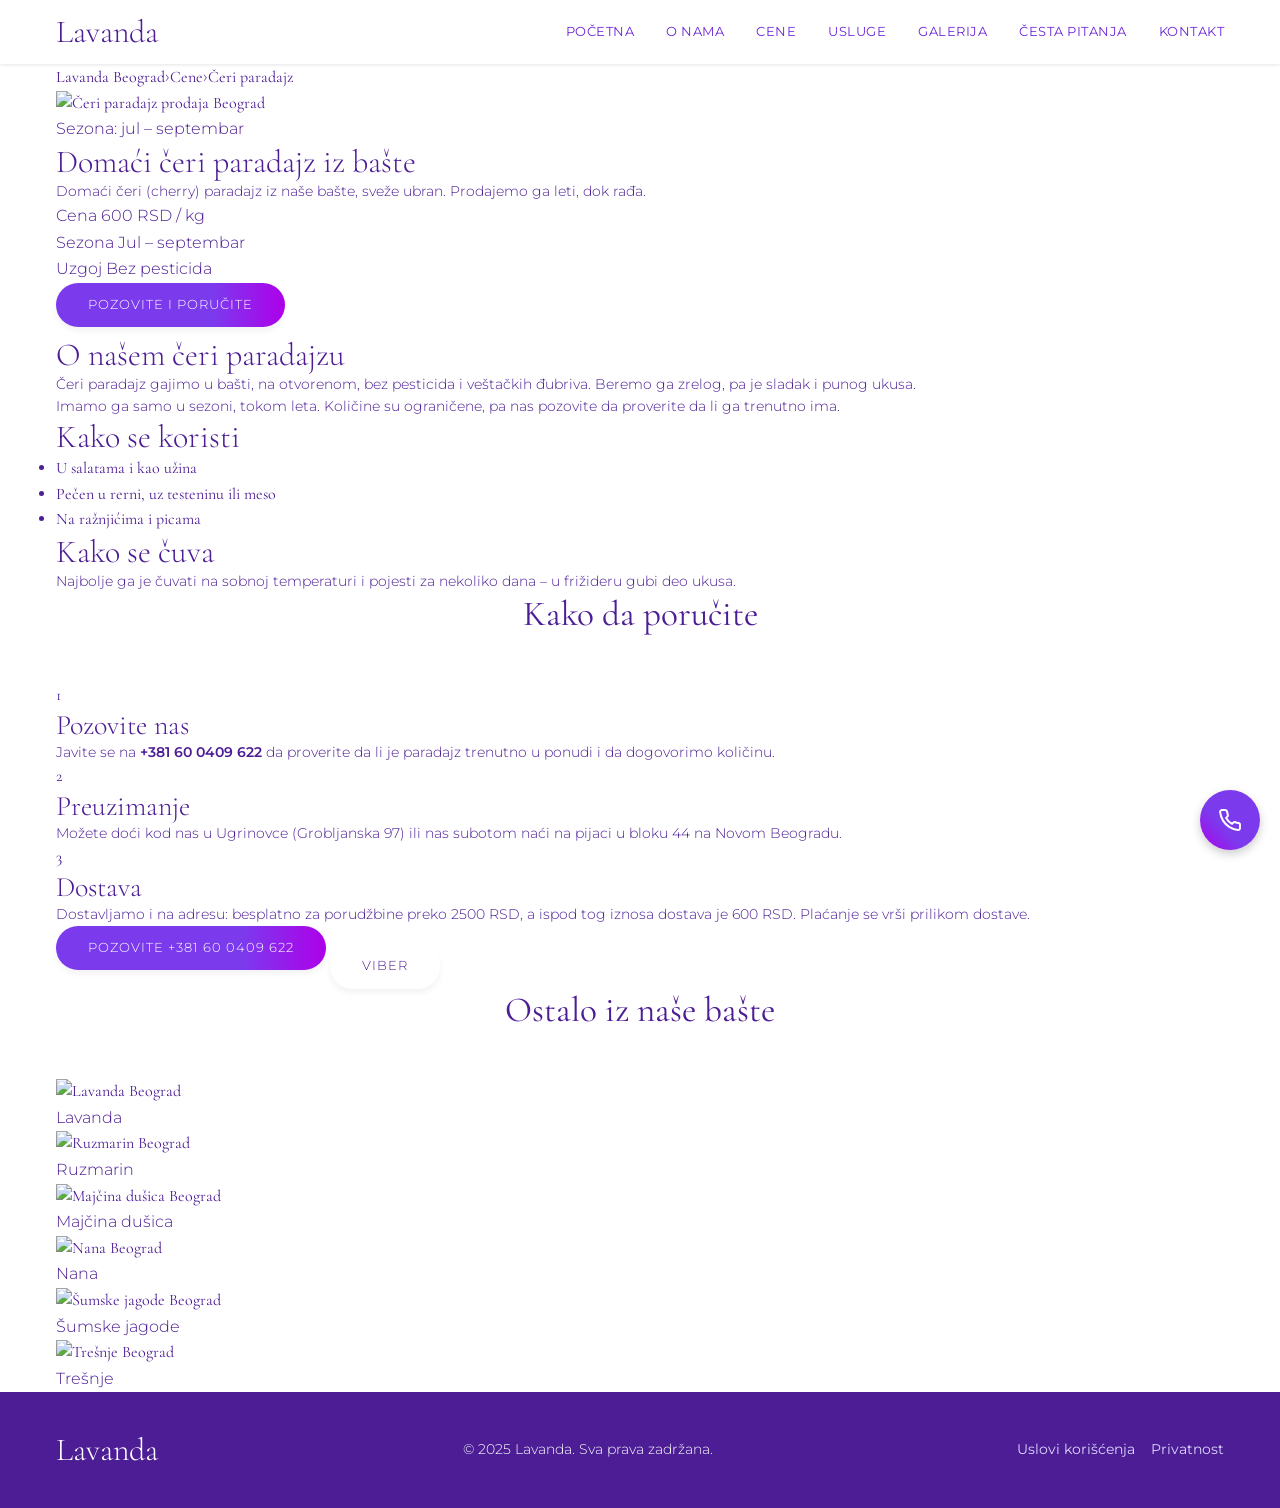
==== ceri-paradajz.html @ 974995d0 "Add files via upload" ====
<!DOCTYPE html>
<!--
  Autorska prava: Lavanda Beograd (lavandabeograd.com)
  Sajt napravio: Izrada sajtova RS - https://izrada-sajtova-rs.com/
-->
<html lang="sr">
<head>
  <meta charset="UTF-8">
  <meta name="viewport" content="width=device-width, initial-scale=1.0">
  <title>Čeri paradajz Beograd - prodaja domaćeg cherry paradajza | Lavanda Beograd</title>
  <meta name="description" content="Domaći čeri (cherry) paradajz iz naše bašte u Ugrinovcima kod Beograda, sveže ubran. Bez pesticida i veštačkih đubriva. Prodaja u letnjoj sezoni.">

  <!-- Canonical URL -->
  <link rel="canonical" href="https://lavandabeograd.com/ceri-paradajz">

  <!-- Favicon -->
  <link rel="apple-touch-icon" sizes="180x180" href="logo/favicon-180x180w.png">
  <link rel="icon" type="image/png" sizes="32x32" href="logo/favicon-32x32w.png">
  <link rel="icon" type="image/png" sizes="16x16" href="logo/favicon-16x16w.png">
  <meta name="theme-color" content="#ddd6fe">

  <!-- Open Graph / Facebook -->
  <meta property="og:type" content="website">
  <meta property="og:url" content="https://lavandabeograd.com/ceri-paradajz">
  <meta property="og:title" content="Čeri paradajz Beograd - prodaja domaćeg cherry paradajza">
  <meta property="og:description" content="Domaći čeri (cherry) paradajz iz naše bašte u Ugrinovcima kod Beograda, sveže ubran. Bez pesticida i veštačkih đubriva. Prodaja u letnjoj sezoni.">
  <meta property="og:image" content="https://lavandabeograd.com/slike/cherry-tomato-paradajz-beograd.png">
  <meta property="og:locale" content="sr_RS">
  <meta property="og:site_name" content="Lavanda Beograd">

  <!-- Twitter -->
  <meta name="twitter:card" content="summary_large_image">
  <meta name="twitter:title" content="Čeri paradajz Beograd - prodaja domaćeg cherry paradajza">
  <meta name="twitter:description" content="Domaći čeri (cherry) paradajz iz naše bašte u Ugrinovcima kod Beograda, sveže ubran. Bez pesticida i veštačkih đubriva. Prodaja u letnjoj sezoni.">
  <meta name="twitter:image" content="https://lavandabeograd.com/slike/cherry-tomato-paradajz-beograd.png">

  <!-- Fontovi -->
  <link rel="preconnect" href="https://fonts.googleapis.com">
  <link rel="preconnect" href="https://fonts.gstatic.com" crossorigin>
  <link href="https://fonts.googleapis.com/css2?family=Cormorant+Garamond:wght@300;400;500&family=Montserrat:wght@300;400;500;600;700&display=swap" rel="stylesheet">

  <!-- CSS -->
  <link rel="stylesheet" href="css/style.css">

<script type="application/ld+json">
{
  "@context": "https://schema.org",
  "@type": "BreadcrumbList",
  "itemListElement": [
    { "@type": "ListItem", "position": 1, "name": "Lavanda Beograd", "item": "https://lavandabeograd.com/" },
    { "@type": "ListItem", "position": 2, "name": "Čeri paradajz", "item": "https://lavandabeograd.com/ceri-paradajz" }
  ]
}
</script>

<script type="application/ld+json">
{
  "@context": "https://schema.org",
  "@type": "Product",
  "name": "Čeri (cherry) paradajz",
  "image": "https://lavandabeograd.com/slike/cherry-tomato-paradajz-beograd.png",
  "description": "Domaći čeri (cherry) paradajz iz naše bašte u Ugrinovcima kod Beograda, sveže ubran. Bez pesticida i veštačkih đubriva. Prodaja u letnjoj sezoni.",
  "offers": {
    "@type": "Offer",
    "priceCurrency": "RSD",
    "price": "600",
    "url": "https://lavandabeograd.com/ceri-paradajz"
  }
}
</script>

<!-- Google tag (gtag.js) -->
<script async src="https://www.googletagmanager.com/gtag/js?id=G-FERK45RCCM"></script>
<script>
  window.dataLayer = window.dataLayer || [];
  function gtag(){dataLayer.push(arguments);}
  gtag('js', new Date());

  gtag('config', 'G-FERK45RCCM');
</script>
</head>
<body>
  <header class="sticky-header">
    <div class="container header-container">
      <a href="/" class="logo">
        <span class="logo-text">Lavanda</span>
      </a>
      <nav class="main-nav" id="main-nav">
        <ul class="nav-list">
          <li><a href="/" class="nav-link">Početna</a></li>
          <li><a href="/#o-nama" class="nav-link">O nama</a></li>
          <li><a href="/#cene" class="nav-link">Cene</a></li>
          <li><a href="/#usluge" class="nav-link">Usluge</a></li>
          <li><a href="/#galerija" class="nav-link">Galerija</a></li>
          <li><a href="/#faq" class="nav-link">Česta pitanja</a></li>
          <li><a href="/#kontakt" class="nav-link">Kontakt</a></li>
        </ul>
      </nav>
      <button class="mobile-menu-btn" id="mobile-menu-btn" aria-label="Otvori meni">
        <svg xmlns="http://www.w3.org/2000/svg" width="24" height="24" viewBox="0 0 24 24" fill="none" stroke="currentColor" stroke-width="2" stroke-linecap="round" stroke-linejoin="round">
          <line x1="3" y1="12" x2="21" y2="12"></line>
          <line x1="3" y1="6" x2="21" y2="6"></line>
          <line x1="3" y1="18" x2="21" y2="18"></line>
        </svg>
      </button>
    </div>
  </header>

  <main>
    <!-- Hero -->
    <section class="plant-hero">
      <div class="container">
        <nav class="breadcrumb" aria-label="Putanja">
          <a href="/">Lavanda Beograd</a><span>&rsaquo;</span><a href="/#cene">Cene</a><span>&rsaquo;</span>Čeri paradajz
        </nav>
        <div class="plant-hero-grid">
          <div class="plant-hero-image">
            <img src="slike/cherry-tomato-paradajz-beograd.webp" alt="Čeri paradajz prodaja Beograd" width="400" height="300">
          </div>
          <div class="plant-hero-body">
            <span class="season-badge season-inline" data-season="7-9">Sezona: jul – septembar</span>
            <h1 class="plant-title">Domaći čeri paradajz iz bašte</h1>
            <p class="plant-lead">Domaći čeri (cherry) paradajz iz naše bašte, sveže ubran. Prodajemo ga leti, dok rađa.</p>
            <div class="plant-facts">
              <div class="plant-fact">
                <span class="plant-fact-label">Cena</span>
                <span class="plant-fact-value">600 RSD / kg</span>
              </div>
              <div class="plant-fact">
                <span class="plant-fact-label">Sezona</span>
                <span class="plant-fact-value">Jul – septembar</span>
              </div>
              <div class="plant-fact">
                <span class="plant-fact-label">Uzgoj</span>
                <span class="plant-fact-value">Bez pesticida</span>
              </div>
            </div>
            <a href="tel:+381600409622" class="btn btn-primary pulse-btn trackcall">Pozovite i poručite</a>
          </div>
        </div>
      </div>
    </section>

    <!-- O biljci -->
    <section class="plant-details">
      <div class="container">
        <div class="plant-details-grid">
          <div class="plant-info-card">
            <h2>O našem čeri paradajzu</h2>
            <p>Čeri paradajz gajimo u bašti, na otvorenom, bez pesticida i veštačkih đubriva. Beremo ga zrelog, pa je sladak i punog ukusa.</p>
            <p>Imamo ga samo u sezoni, tokom leta. Količine su ograničene, pa nas pozovite da proverite da li ga trenutno ima.</p>
          </div>
          <div class="plant-info-card">
            <h2>Kako se koristi</h2>
            <ul>
              <li>U salatama i kao užina</li>
              <li>Pečen u rerni, uz testeninu ili meso</li>
              <li>Na ražnjićima i picama</li>
            </ul>
          </div>
          <div class="plant-info-card">
            <h2>Kako se čuva</h2>
            <p>Najbolje ga je čuvati na sobnoj temperaturi i pojesti za nekoliko dana – u frižideru gubi deo ukusa.</p>
          </div>
        </div>
      </div>
    </section>

    <!-- Kako poručiti -->
    <section class="plant-order">
      <div class="container">
        <h2 class="section-title">Kako da poručite</h2>
        <div class="order-steps">
          <div class="order-step">
            <div class="order-step-number">1</div>
            <h3>Pozovite nas</h3>
            <p>Javite se na <a href="tel:+381600409622" class="bold trackcall">+381 60 0409 622</a> da proverite da li je paradajz trenutno u ponudi i da dogovorimo količinu.</p>
          </div>
          <div class="order-step">
            <div class="order-step-number">2</div>
            <h3>Preuzimanje</h3>
            <p>Možete doći kod nas u Ugrinovce (Grobljanska 97) ili nas subotom naći na pijaci u bloku 44 na Novom Beogradu.</p>
          </div>
          <div class="order-step">
            <div class="order-step-number">3</div>
            <h3>Dostava</h3>
            <p>Dostavljamo i na adresu: besplatno za porudžbine preko 2500 RSD, a ispod tog iznosa dostava je 600 RSD. Plaćanje se vrši prilikom dostave.</p>
          </div>
        </div>
        <div class="plant-order-cta">
          <a href="tel:+381600409622" class="btn btn-primary pulse-btn trackcall">Pozovite +381 60 0409 622</a>
          <a href="viber://chat?number=%2B381600409622" class="btn btn-chat btn-viber">Viber</a>
        </div>
      </div>
    </section>

    <!-- Ostale biljke -->
    <section class="other-plants">
      <div class="container">
        <h2 class="section-title">Ostalo iz naše bašte</h2>
        <div class="other-plants-grid">
          <a href="/" class="other-plant">
            <div class="other-plant-image"><img src="slike/lafanda5.webp" alt="Lavanda Beograd" loading="lazy" width="400" height="300"></div>
            <span class="other-plant-name">Lavanda</span>
          </a>
          <a href="ruzmarin" class="other-plant">
            <div class="other-plant-image"><img src="slike/ruzmarin.webp" alt="Ruzmarin Beograd" loading="lazy" width="400" height="300"></div>
            <span class="other-plant-name">Ruzmarin</span>
          </a>
          <a href="majcina-dusica" class="other-plant">
            <div class="other-plant-image"><img src="slike/majcina-dusica-prodaja-beograd.webp" alt="Majčina dušica Beograd" loading="lazy" width="400" height="300"></div>
            <span class="other-plant-name">Majčina dušica</span>
          </a>
          <a href="nana" class="other-plant">
            <div class="other-plant-image"><img src="slike/nana-prodaja-beograd.webp" alt="Nana Beograd" loading="lazy" width="400" height="300"></div>
            <span class="other-plant-name">Nana</span>
          </a>
          <a href="sumske-jagode" class="other-plant">
            <div class="other-plant-image"><img src="slike/sumske-jagode.webp" alt="Šumske jagode Beograd" loading="lazy" width="400" height="300"></div>
            <span class="other-plant-name">Šumske jagode</span>
          </a>
          <a href="tresnje" class="other-plant">
            <div class="other-plant-image"><img src="slike/tresnje.webp" alt="Tre&scaron;nje Beograd" loading="lazy" width="400" height="300"></div>
            <span class="other-plant-name">Trešnje</span>
          </a>
        </div>
      </div>
    </section>
  </main>

  <footer class="footer">
    <div class="container">
      <div class="footer-content">
        <div class="footer-logo">
          <span class="logo-text">Lavanda</span>
        </div>
        <div class="footer-copyright">
          <p>&copy; 2025 Lavanda. Sva prava zadržana.</p>
        </div>
        <div class="footer-links">
          <a href="uslovi-koriscenja" class="footer-link">Uslovi korišćenja</a>
          <a href="politika-privatnosti" class="footer-link">Privatnost</a>
        </div>
      </div>
    </div>
  </footer>

  <!-- Call Button -->
  <a href="tel:+381600409622" class="call-button call-button-low trackcall" aria-label="Pozovite nas">
    <svg xmlns="http://www.w3.org/2000/svg" width="24" height="24" viewBox="0 0 24 24" fill="none" stroke="currentColor" stroke-width="2" stroke-linecap="round" stroke-linejoin="round">
      <path d="M22 16.92v3a2 2 0 0 1-2.18 2 19.79 19.79 0 0 1-8.63-3.07 19.5 19.5 0 0 1-6-6 19.79 19.79 0 0 1-3.07-8.67A2 2 0 0 1 4.11 2h3a2 2 0 0 1 2 1.72 12.84 12.84 0 0 0 .7 2.81 2 2 0 0 1-.45 2.11L8.09 9.91a16 16 0 0 0 6 6l1.27-1.27a2 2 0 0 1 2.11-.45 12.84 12.84 0 0 0 2.81.7A2 2 0 0 1 22 16.92z"></path>
    </svg>
  </a>

  <script src="js/sezona.js"></script>
  <script src="js/biljke.js"></script>
</body>
</html>
---- css/style.css ----
/* Reset i osnovni stilovi */
* {
  margin: 0;
  padding: 0;
  box-sizing: border-box;
}

:root {
  --lavender-50: #f5f3ff;
  --lavender-100: #ede9fe;
  --lavender-200: #ddd6fe;
  --lavender-300: #c4b5fd;
  --lavender-400: #a78bfa;
  --lavender-500: #8b5cf6;
  --lavender-600: #7c3aed;
  --lavender-700: #6d28d9;
  --lavender-800: #5b21b6;
  --lavender-900: #4c1d95;
  --white: #ffffff;
  --black: #000000;
  --gray-100: #f3f4f6;
  --gray-200: #e5e7eb;
  --gray-300: #d1d5db;
  --gray-400: #9ca3af;
  --gray-500: #6b7280;
  --gray-600: #4b5563;
  --gray-700: #374151;
  --gray-800: #1f2937;
  --gray-900: #111827;
  --radius: 1rem;
  --radius2: 0% 100% 0% 100% / 100% 16% 84% 0%;
}

html {
  scroll-behavior: smooth;
}

body {
  font-family: 'Cormorant Garamond', serif;
  color: var(--lavender-900);
  background-color: var(--white);
  line-height: 1.6;
}

/* Responsive font sizes */
html {
  font-size: 16px;
}

@media (max-width: 768px) {
  html {
    font-size: 14px;
  }
  
  p {
    font-size: 13px;
  }

  
  h2 {
    font-size: 2.2rem;
  }
  
  h3 {
    font-size: 1.8rem;
  }
}

@media (min-width: 769px) {
  p {
    font-size: 0.85rem;
  }
  
  h1 {
    font-size: 2.5rem;
  }
  
  h2 {
    font-size: 2rem;
  }
  
  h3 {
    font-size: 1.75rem;
  }
}

h1, h2, h3, h4, h5, h6 {
  font-family: 'Cormorant Garamond', serif;
  font-weight: 300;
  line-height: 1.2;
}
  
  h1 {
    font-size: 2rem;
    font-weight: 100;
  }
p, span {
    font-family: 'Montserrat', sans-serif;
    font-weight: 300;
}
img {
  max-width: 100%;
  height: auto;
}

a {
  text-decoration: none;
  color: inherit;
}
.bold {
  font-weight: 600;
}
i {
  font-size: 1.7rem;
  color: var(--lavender-600);
  margin-bottom: 15px;
  background: #f0e6ff;
  padding: 30px;
  border-radius: 50%;
  display: flex;
  align-items: center;
  justify-content: center;
  box-shadow: 0 4px 12px rgba(150, 116, 212, 0.2);
}
/* Custom text selection */
::selection {
  background-color: var(--lavender-400);
  color: var(--white);
}

/* Custom scrollbar */
::-webkit-scrollbar {
  width: 7px;
}

::-webkit-scrollbar-track {
  background: var(--lavender-700);
}

::-webkit-scrollbar-thumb {
  background: var(--lavender-400);
  border-radius: 5px;
}

::-webkit-scrollbar-thumb:hover {
  background: var(--lavender-300);
}

/* Preloader */
#preloader {
  position: fixed;
  top: 0;
  left: 0;
  width: 100%;
  height: 100%;
  background-color: var(--white);
  display: flex;
  justify-content: center;
  align-items: center;
  z-index: 9999;
}

.loader {
  display: flex;
  flex-direction: column;
  align-items: center;
}

.lavender-icon {
  animation: pulse 1.5s infinite ease-in-out;
}

@keyframes pulse {
  0% {
    transform: scale(0.95);
    opacity: 0.7;
  }
  50% {
    transform: scale(1.05);
    opacity: 1;
  }
  100% {
    transform: scale(0.95);
    opacity: 0.7;
  }
}

.loader p {
  margin-top: 1rem;
  color: var(--lavender-600);
  font-weight: 500;
}

/* Utility klase */
.container {
  width: 100%;
  max-width: 1200px;
  margin: 0 auto;
  padding: 0 1rem;
}

.rounded-img {
  border-radius: var(--radius);
}

.section-title {
  font-size: 2.2rem;
  color: var(--lavender-900);
  text-align: center;
  margin-bottom: 3rem;
  font-weight: 400;
}

.subsection-title {
  font-size: 1.8rem;
  color: var(--lavender-900);
  margin-bottom: 1rem;
  font-weight: 500;
}

.btn {
  display: inline-block;
  padding: 0.75rem 2rem;
  border-radius: 9999px;
  font-weight: 300;
  text-align: center;
  transition: all 0.3s ease;
  cursor: pointer;
  border: none;
  font-family: 'Montserrat', sans-serif;
  font-size: 0.8rem;
  text-transform: uppercase;
  letter-spacing: 1px;
  box-shadow: 0 4px 6px rgba(0, 0, 0, 0.05);
}

.btn-primary {
  background-color: var(--lavender-600);
  color: var(--white);
  background: linear-gradient(90deg, var(--lavender-600) 0%, var(--lavender-600) 69%, rgba(173,0,233,1) 100%);
}

.btn-primary:hover {
  background-color: var(--lavender-700);
}

/* Pulse button animation */
.pulse-btn {
  position: relative;
  overflow: hidden;
}

.pulse-btn:after {
  content: '';
  position: absolute;
  top: 50%;
  left: 50%;
  width: 5px;
  height: 5px;
  background: rgba(255, 255, 255, 0.5);
  opacity: 0;
  border-radius: 100%;
  transform: scale(1, 1) translate(-50%);
  transform-origin: 50% 50%;
}

.pulse-btn:hover:after {
  animation: ripple 1.5s ease-out;
}

@keyframes ripple {
  0% {
    transform: scale(0, 0);
    opacity: 0.5;
  }
  100% {
    transform: scale(30, 30);
    opacity: 0;
  }
}

/* Animacije na scroll */
.animate-on-scroll {
  opacity: 0;
  transform: translateY(30px);
  transition: opacity 0.8s ease, transform 0.8s ease;
}

.animate-on-scroll.animate {
  opacity: 1;
  transform: translateY(0);
}

/* Header */
.sticky-header {
  position: sticky;
  top: 0;
  z-index: 100;
  background-color: rgba(255, 255, 255, 0.9);
  backdrop-filter: blur(8px);
  box-shadow: 0 1px 3px rgba(0, 0, 0, 0.1);
}

.header-container {
  display: flex;
  justify-content: space-between;
  align-items: center;
  height: 4rem;
}

.logo {
  display: flex;
  align-items: center;
  gap: 0.5rem;
}

.logo-img {
  width: 2.5rem;
  height: 2.5rem;
  border-radius: 50%;
  background-color: var(--lavender-600);
}
.logo-text {
  font-size:2rem;
  font-family: 'Cormorant Garamond', serif;
}
.main-nav {
  display: none;
}

.nav-list {
  display: flex;
  gap: 1rem;
  list-style: none;
}

.nav-link {
  color: var(--lavender-700);
  transition: color 0.3s ease;
  font-family: 'Montserrat', sans-serif;
  font-weight: 400;
  text-transform: uppercase;
  font-size: 0.73rem;
  letter-spacing: .5px;
}

.nav-link:hover {
  color: var(--lavender-900);
}

.mobile-menu-btn {
  display: block;
  background: none;
  border: none;
  color: var(--lavender-800);
  cursor: pointer;
}

/* Mobile Navigation */
@media (max-width: 767px) {
  .main-nav.active {
    display: block;
    position: absolute;
    top: 4rem;
    left: 0;
    width: 100%;
    background-color: var(--white);
    box-shadow: 0 4px 6px rgba(0, 0, 0, 0.1);
    z-index: 99;
  }

  .main-nav.active .nav-list {
    flex-direction: column;
    gap: 0;
  }

  .main-nav.active .nav-link {
    display: block;
    padding: 1rem;
    border-bottom: 1px solid var(--lavender-100);
  }

  .main-nav.active .nav-link:hover {
    background-color: var(--lavender-50);
  }
}

/* Hero Section */
.hero-section {
  position: relative;
  padding: 5rem 0 5rem;
  text-align: left;
  display: flex;
  align-items: center;
  height: calc(100vh - 80px - 30px);
  flex-direction: column-reverse;
  justify-content: center;
}

/* .hero-bg {
  position: absolute;
  top: 0;
  left: 0;
  width: 100%;
  height: 100%;
  background-image: url('');
  background-size: cover;
  background-position: center;
  opacity: 0.2;
  z-index: -1;
} */
 .hero-img {
  width: 100%;
  display: flex;
  align-items: center;
  justify-content: center;
 }
.hero-content {
  position: relative;
  z-index: 1;
  max-width: 800px;
  width: 100%;
  padding-left: 10%;
  padding-right: 10%;
}

.hero-title {
  font-size: 2.5rem;
  color: var(--lavender-900);
  margin-bottom: 1.5rem;
  background: linear-gradient(90deg, rgba(76,29,149,1) 0%, rgba(76,29,149,1) 69%, rgba(173,0,233,1) 100%);
  -webkit-background-clip: text;
  background-clip: text;
  color: transparent;
}

.hero-text {
  font-size: .92rem;
  color: var(--lavender-700);
  margin-bottom: 2rem;
  max-width: 600px;
  font-weight: 300;
}

/* About Section */
.about-section {
  background-color: var(--lavender-50);
  padding: 6rem 0 6rem;
}

.about-content {
  display: flex;
  flex-direction: column;
  gap: 2rem;
}

.about-image {
  flex: 1;
}
.about-image img {
  animation: shape 20s infinite;
  border-right: 13px solid var(--lavender-700);
}

.about-text {
  flex: 1;
  align-self: center;
  padding: 5%;
}
@keyframes shape {
  0%, 100% {
    border-radius: 70% 30% 49% 51% / 72% 44% 56% 28%;
    transform: translate(0);
    box-shadow: rgba(71, 38, 77, 0.523) 9px 20px 30px -10px;
  }
  50% {
    border-radius: 38% 62% 45% 55% / 45% 49% 51% 55%;
    transform: translate(-40px,40px);
    box-shadow: rgba(63, 38, 77, 0.593) -9px 20px 30px -10px;
  }
}
/* Counters Section */
.counters-section {
  padding: 4rem 0 6rem;
  background-color: var(--white);
}

.counters-grid {
  display: grid;
  grid-template-columns: 1fr;
  gap: 2rem;
}

.counter-card {
  position: relative;
  text-align: center;
  padding: 2rem;
  background-color: var(--lavender-600);
  border-radius: var(--radius);
  box-shadow: 0 4px 6px rgba(0, 0, 0, 0.05);
  overflow: hidden;
}
.counter-card::before {
  content: '';
  position: absolute;
  width: 100%;
  height: 100%;
  z-index: -1;
  top: 0;
  left: -.2px;
  background-color: var(--lavender-50);
  border-radius: var(--radius2);
}

.counter-icon {
  font-size: 2.5rem;
  margin-bottom: 1rem;
}

.counter-number {
  font-family: 'Montserrat', sans-serif;
  font-size: 2.5rem;
  font-weight: 700;
  color: var(--lavender-800);
  margin-bottom: 0.5rem;
}

.counter-text {
  font-size: 1rem;
  color: var(--lavender-600);
}

/* Partners Section */
.partners-section {
  padding: 4rem 0 6rem;
  background-color: var(--lavender-50);
}

.partners-grid {
  display: grid;
  grid-template-columns: repeat(2, 1fr);
  gap: 2rem;
}

.partner-card {
  display: flex;
  align-items: center;
  justify-content: center;
  height: 6rem;
  padding: 1rem;
  background-color: var(--lavender-600);
  border-radius: var(--radius);
  box-shadow: 0 4px 6px rgba(0, 0, 0, 0.05);
  overflow: hidden;
}
.partner-card::before {
  content: '';
  position: absolute;
  width: 100%;
  height: 100%;
  z-index: -1;
  top: 0;
  left: -.2px;
  background-color: var(--white);
  border-radius: var(--radius2);
}

.partner-logo {
  max-height: 100%;
  max-width: 100%;
  object-fit: contain;
}
.partners-grid .partner-card:first-child .partner-logo {
  padding: 10px;
}
/* Price Section */
.price-section {
  background-color: var(--white);
  padding: 4rem 0 6rem;
}

.price-grid {
  display: grid;
  grid-template-columns: 1fr;
  gap: 2rem;
}

.product-card {
  background-color: var(--lavender-50);
  border-radius: var(--radius);
  padding: 1.5rem;
  box-shadow: 0 4px 6px rgba(0, 0, 0, 0.05);
  transition: transform 0.3s ease;
  cursor:crosshair;
}

.product-card:hover {
  transform: translateY(-0.25rem);
}

.product-image {
  height: 12rem;
  overflow: hidden;
  border-radius: var(--radius);
  margin-bottom: 1rem;
}

.product-image img {
  width: 100%;
  height: 100%;
  object-fit: cover;
}

.product-title {
  font-size: 1.25rem;
  color: var(--lavender-800);
  margin-bottom: 0.5rem;
  font-weight: 500;
}

.product-description {
  color: var(--lavender-600);
  margin-bottom: 1rem;
  height: 35px;
}

.product-price {
  font-size: 1.25rem;
  font-weight: 700;
  color: var(--lavender-900);
}

/* Services Section */
.services-section {
  padding: 4rem 0 6rem;
  background-color: var(--lavender-50);
}

.services-grid {
  display: grid;
  grid-template-columns: 1fr;
  gap: 2rem;
}

.service-card {
  background-color: var(--lavender-600);
  border-radius: var(--radius);
  padding: 2rem;
  text-align: left;
  transition: transform 0.3s ease;
  box-shadow: 0 4px 6px rgba(0, 0, 0, 0.05);
  overflow: hidden;
}
.service-card::before {
  content: '';
  position: absolute;
  width: 100%;
  height: 100%;
  z-index: -1;
  top: 0;
  left: -.2px;
  background-color: var(--white);
  border-radius: var(--radius2);
}
.service-card:hover {
  transform: translateY(-0.25rem);
}

.service-icon {
  font-size: 2.5rem;
  margin-bottom: 1rem;
}

.service-title {
  font-size: 1.25rem;
  color: var(--lavender-800);
  margin-bottom: 0.75rem;
  font-weight: 500;
}

.service-description {
  color: var(--lavender-700);
}

/* Gallery Section */
.gallery-section {
  padding: 4rem 0 6rem;
  background-color: var(--white);
}

.gallery-grid {
  display: grid;
  grid-template-columns: repeat(2, 1fr);
  gap: 1rem;
}

.gallery-item {
  cursor: pointer;
  overflow: hidden;
  border-radius: var(--radius);
  transition: transform 0.3s ease;
}

.gallery-item:hover {
  transform: scale(1.03);
}

.gallery-img {
  width: 100%;
  height: 100%;
  object-fit: cover;
  transition: transform 0.3s ease;
}

.gallery-item:hover .gallery-img {
  transform: scale(1.1);
}

/* Lightbox */
.lightbox {
  display: none;
  position: fixed;
  z-index: 1000;
  top: 0;
  left: 0;
  width: 100%;
  height: 100%;
  background-color: rgba(0, 0, 0, 0.9);
  overflow: hidden;
}

.lightbox-content {
  display: flex;
  justify-content: center;
  align-items: center;
  height: 100%;
}

.lightbox-img {
  max-width: 90%;
  max-height: 90%;
  object-fit: contain;
}

.lightbox-close {
  position: absolute;
  top: 20px;
  right: 30px;
  color: var(--white);
  font-size: 40px;
  font-weight: bold;
  cursor: pointer;
  z-index: 1001;
}

.lightbox-prev,
.lightbox-next {
  position: absolute;
  top: 50%;
  transform: translateY(-50%);
  color: var(--white);
  font-size: 30px;
  font-weight: bold;
  cursor: pointer;
  padding: 16px;
  z-index: 1001;
}

.lightbox-prev {
  left: 20px;
}

.lightbox-next {
  right: 20px;
}

/* Testimonials Section */
.testimonials-section {
  padding: 4rem 0 6rem;
  background-color: var(--lavender-50);
}

.testimonials-slider {
  position: relative;
  max-width: 800px;
  margin: 0 auto;
}

.testimonials-container {
  overflow: hidden;
  position: relative;
}

.testimonial-slide {
  display: none;
  animation: fade 0.5s ease-in-out;
}

.testimonial-slide.active {
  display: block;
}

@keyframes fade {
  from {
    opacity: 0.4;
  }
  to {
    opacity: 1;
  }
}

.testimonial-content {
  background-color: var(--white);
  border-radius: var(--radius);
  padding: 2rem;
  box-shadow: 0 4px 6px rgba(0, 0, 0, 0.05);
  position: relative;
  overflow: hidden;
}

.quote-decoration {
  position: absolute;
  top: -10px;
  right: 10px;
  font-size: 150px;
  color: var(--lavender-100);
  font-family: sans-serif;
  z-index: 0;
  opacity: 0.6;
}

.testimonial-text {
  position: relative;
  z-index: 1;
  margin-bottom: 1.5rem;
  font-style: italic;
  color: var(--lavender-700);
}

.testimonial-author {
  display: flex;
  align-items: center;
  gap: 1rem;
  position: relative;
  z-index: 1;
}

.testimonial-avatar {
  width: 60px;
  height: 60px;
  border-radius: 50%;
  object-fit: cover;
}

.testimonial-name {
  font-size: 1.125rem;
  color: var(--lavender-800);
  margin-bottom: 0.25rem;
}

.testimonial-location {
  color: var(--lavender-600);
}

.testimonials-nav {
  display: flex;
  justify-content: center;
  align-items: center;
  margin-top: 2rem;
}

.testimonial-nav-btn {
  background: none;
  border: none;
  color: var(--lavender-700);
  font-size: 1.5rem;
  cursor: pointer;
  padding: 0.5rem;
}

.testimonial-dots {
  display: flex;
  gap: 0.5rem;
  margin: 0 1rem;
}

.testimonial-dot {
  width: 12px;
  height: 12px;
  border-radius: 50%;
  background-color: var(--lavender-300);
  cursor: pointer;
  transition: background-color 0.3s ease;
}

.testimonial-dot.active {
  background-color: var(--lavender-600);
}

/* FAQ Section */
.faq-section {
  padding: 4rem 0 6rem;
  background-color: var(--white);
}

.faq-container {
  max-width: 800px;
  margin: 0 auto;
}

.faq-item {
  margin-bottom: 1rem;
  border-radius: var(--radius);
  border-right: 2px solid var(--lavender-600);
  border-left: 2px solid var(--lavender-600);
  overflow: hidden;
  box-shadow: 0 2px 4px rgba(0, 0, 0, 0.05);
}

.faq-question {
  display: flex;
  justify-content: space-between;
  align-items: center;
  padding: 1.5rem;
  background-color: var(--lavender-50);
  cursor: pointer;
}

.faq-question h3 {
  font-size: 1.125rem;
  color: var(--lavender-800);
  margin: 0;
  font-weight: 500;
}

.faq-toggle {
  font-size: 1.5rem;
  color: var(--lavender-600);
  transition: transform 0.3s ease;
}

.faq-item.active .faq-toggle {
  transform: rotate(45deg);
}

.faq-answer {
  padding: 0;
  max-height: 0;
  overflow: hidden;
  background-color: var(--white);
  transition: all 0.3s ease;
}

.faq-item.active .faq-answer {
  padding: 1.5rem;
  max-height: 500px;
}

/* Payment and Shipping Section */
.payment-section {
  padding: 4rem 0 6rem;
  background-color: var(--lavender-50);
}

.payment-shipping-grid {
  display: grid;
  grid-template-columns: 1fr;
  gap: 2rem;
}

.payment-info,
.shipping-info {
  background-color: var(--white);
  border-radius: var(--radius);
  padding: 2rem;
  box-shadow: 0 4px 6px rgba(0, 0, 0, 0.05);
}

.payment-methods {
  display: flex;
  flex-direction: column;
  gap: 1.5rem;
}

.payment-method {
  display: flex;
  gap: 1rem;
}

.payment-icon {
  color: var(--lavender-600);
}

.payment-details h4 {
  font-size: 1.125rem;
  color: var(--lavender-800);
  margin-bottom: 0.5rem;
  font-weight: 500;
}

.shipping-details {
  display: flex;
  flex-direction: column;
  gap: 1.5rem;
}

.shipping-item h4 {
  font-size: 1.125rem;
  color: var(--lavender-800);
  margin-bottom: 0.5rem;
  font-weight: 500;
}

/* Contact Section */
.contact-section {
  background-color: var(--lavender-100);
  padding: 4rem 0 6rem;
}

.contact-grid {
  display: grid;
  grid-template-columns: 1fr;
  gap: 2rem;
}

.contact-form-container,
.contact-info-container {
  background-color: var(--lavender-600);
  border-radius: var(--radius);
  padding: 2rem;
  box-shadow: 0 4px 6px rgba(0, 0, 0, 0.05);
  overflow: hidden;
}
.contact-form-container::before, .contact-info-container::before {
  content: '';
  position: absolute;
  width: 100%;
  height: 100%;
  z-index: -1;
  top: 0;
  left: -.2px;
  background-color: var(--white);
  border-radius: var(--radius2);
}
.contact-form {
  display: flex;
  flex-direction: column;
  gap: 1.5rem;
}

.form-group {
  display: flex;
  flex-direction: column;
  gap: 0.5rem;
}

.form-label {
  color: var(--lavender-700);
}

.form-input,
.form-textarea {
  padding: 0.75rem;
  border: 1px solid var(--lavender-200);
  border-radius: 0.5rem;
  width: 100%;
  font-family: 'Open Sans', sans-serif;
}

.form-input:focus,
.form-textarea:focus {
  outline: none;
  border-color: var(--lavender-500);
}
.form-textarea {
  resize: vertical;
}

.contact-info {
  display: flex;
  flex-direction: column;
  gap: 1.5rem;
}

.contact-item {
  display: flex;
  gap: 1rem;
}

.contact-icon {
  color: var(--lavender-600);
}

.contact-label {
  font-weight: 600;
  color: var(--lavender-800);
}

.contact-value {
  color: var(--lavender-700);
}

.contact-value a {
  color: var(--lavender-700);
  transition: color 0.3s ease;
}

.contact-value a:hover {
  color: var(--lavender-600);
  text-decoration: underline;
}

.social-links {
  display: flex;
  gap: 1rem;
  margin-top: 1.5rem;
}

.social-link {
  color: var(--lavender-600);
  transition: color 0.3s ease;
}

.social-link:hover {
  color: var(--lavender-800);
}

/* Map Section */
.map-section {
  width: 100%;
  height: 450px;
  overflow: hidden;
}

.map-container {
  width: 100%;
  height: 100%;
}

.map-container iframe {
  width: 100%;
  height: 100%;
  border: 0;
}
/* Zahvalnost */
.zahvalnost {
  padding: 20px 10px;
  background: var(--lavender-900);
  border-bottom: 1px solid rgba(255, 255, 255, 0.185);
}
.zahvalnost h4 {
  text-align: center;
  color: var(--lavender-50);
  font-family: Montserrat;
  font-size: .85rem;
}
/* Footer */
.footer {
  background-color: var(--lavender-900);
  color: var(--white);
  padding: 2rem 0;
}

.footer-content {
  display: flex;
  flex-direction: column;
  align-items: center;
  gap: 1.5rem;
}

.footer-logo {
  display: flex;
  align-items: center;
  gap: 0.5rem;
}

.footer-logo-img {
  width: 2rem;
  height: 2rem;
  border-radius: 50%;
  background-color: var(--white);
}

.footer-links {
  display: flex;
  gap: 1rem;
}

.footer-link {
  color: var(--lavender-200);
  transition: color 0.3s ease;
  font-family: 'Montserrat', sans-serif;
  font-size: 0.85rem;
}

.footer-link:hover {
  color: var(--white);
}

/* Call Button */
.call-button {
  position: fixed;
  bottom: 50px;
  right: 20px;
  width: 60px;
  height: 60px;
  border-radius: 50%;
  background-color: var(--lavender-600);
  background: linear-gradient(-134deg, var(--lavender-600) 0%, var(--lavender-600) 62%, rgba(173,0,233,1) 100%);
  color: var(--white);
  display: flex;
  justify-content: center;
  align-items: center;
  box-shadow: 0 4px 10px rgba(0, 0, 0, 0.2);
  z-index: 90;
  transition: all 0.3s ease;
}

.call-button:hover {
  background-color: var(--lavender-700);
  transform: scale(1.1);
}

/* Music Player */
.music-player {
  position: fixed;
  bottom: 0;
  left: 0;
  width: 100%;
  background-color: var(--lavender-700);
  background: linear-gradient(90deg, var(--lavender-600) 0%, var(--lavender-600) 89%, rgba(173,0,233,1) 100%);
  color: var(--white);
  padding: 0.25rem 1rem;
  z-index: 90;
  box-shadow: 0 -2px 10px rgba(0, 0, 0, 0.1);
}

.music-player-container {
  display: flex;
  align-items: center;
  justify-content: space-between;
  max-width: 1200px;
  margin: 0 auto;
  gap: .5rem;
}

.music-info {
  display: flex;
  flex-direction: column;
  min-width: 150px;
}

.music-title {
  font-weight: 600;
  font-size: 0.9rem;
}

.music-artist {
  font-size: 0.8rem;
  color: var(--lavender-100);
}

.music-controls {
  display: flex;
  align-items: center;
  gap: 1rem;
}

.music-control-btn {
  background: none;
  border: none;
  color: var(--lavender-300);
  cursor: pointer;
  transition: all 0.3s ease;
}

.music-control-btn:hover {
  color: var(--lavender-200);
}

.music-progress {
  flex: 1;
  margin: 0 0.5rem;
}

.progress-bar {
  width: 100%;
  height: 2px;
  background-color: var(--lavender-300);
  border-radius: 2px;
  overflow: hidden;
  cursor: pointer;
  box-shadow: inset 0 1px 5px rgba(0, 0, 0, 0.2);
}

.progress-fill {
  height: 100%;
  background-color: var(--white);
  width: 0;
}

.time-display {
  display: flex;
  justify-content: space-between;
  font-size: 0.75rem;
  margin-top: 0.25rem;
}

.volume-control {
  display: flex;
  align-items: center;
  gap: 0.5rem;
  min-width: 120px;
}

#volume-slider {
  width: 80px;
  height: 2px;
  /* -webkit-appearance: none; */
  background-color: var(--lavender-300);
  border-radius: 2px;
  outline: none;
  box-shadow: inset 0 1px 5px rgba(0, 0, 0, 0.2);

}

#volume-slider::-webkit-slider-thumb {
  -webkit-appearance: none;
  width: 4px;
  height: 4px;
  border-radius: 50%;
  background-color: var(--white);
  cursor: pointer;
}
.bottom-gap {
  height: 20px;
  width: 100%;
  background: var(--lavender-900);
}
/* Responsive */
@media (min-width: 1024px) {
  .nav-list {
    gap: 2rem;
  }
  .nav-link {
    font-size: .8rem;
  }
}
@media (min-width: 768px) {
  .main-nav {
    display: block;
  }

  .mobile-menu-btn {
    display: none;
  }

  .hero-title {
    font-size: 3.5rem;
  }
.hero-section {
  flex-direction: row;
}
 .hero-img {
  width: 50%;
 }
.hero-content {
  width: 50%;
  padding-left: 5%;
  padding-right: 0;
}
  .about-content {
    flex-direction: row;
  }

  .counters-grid {
    grid-template-columns: repeat(3, 1fr);
  }

  .partners-grid {
    grid-template-columns: repeat(3, 1fr);
  }

  .price-grid,
  .services-grid {
    grid-template-columns: repeat(3, 1fr);
  }

  .gallery-grid {
    grid-template-columns: repeat(3, 1fr);
  }

  .payment-shipping-grid,
  .contact-grid {
    grid-template-columns: repeat(2, 1fr);
  }

  .footer-content {
    flex-direction: row;
    justify-content: space-between;
  }
}
@media (max-width: 450px) {
  .volume-control {
  display: none;
}

}

.trackcall svg,
.trackcall svg * {
  pointer-events: none;
}
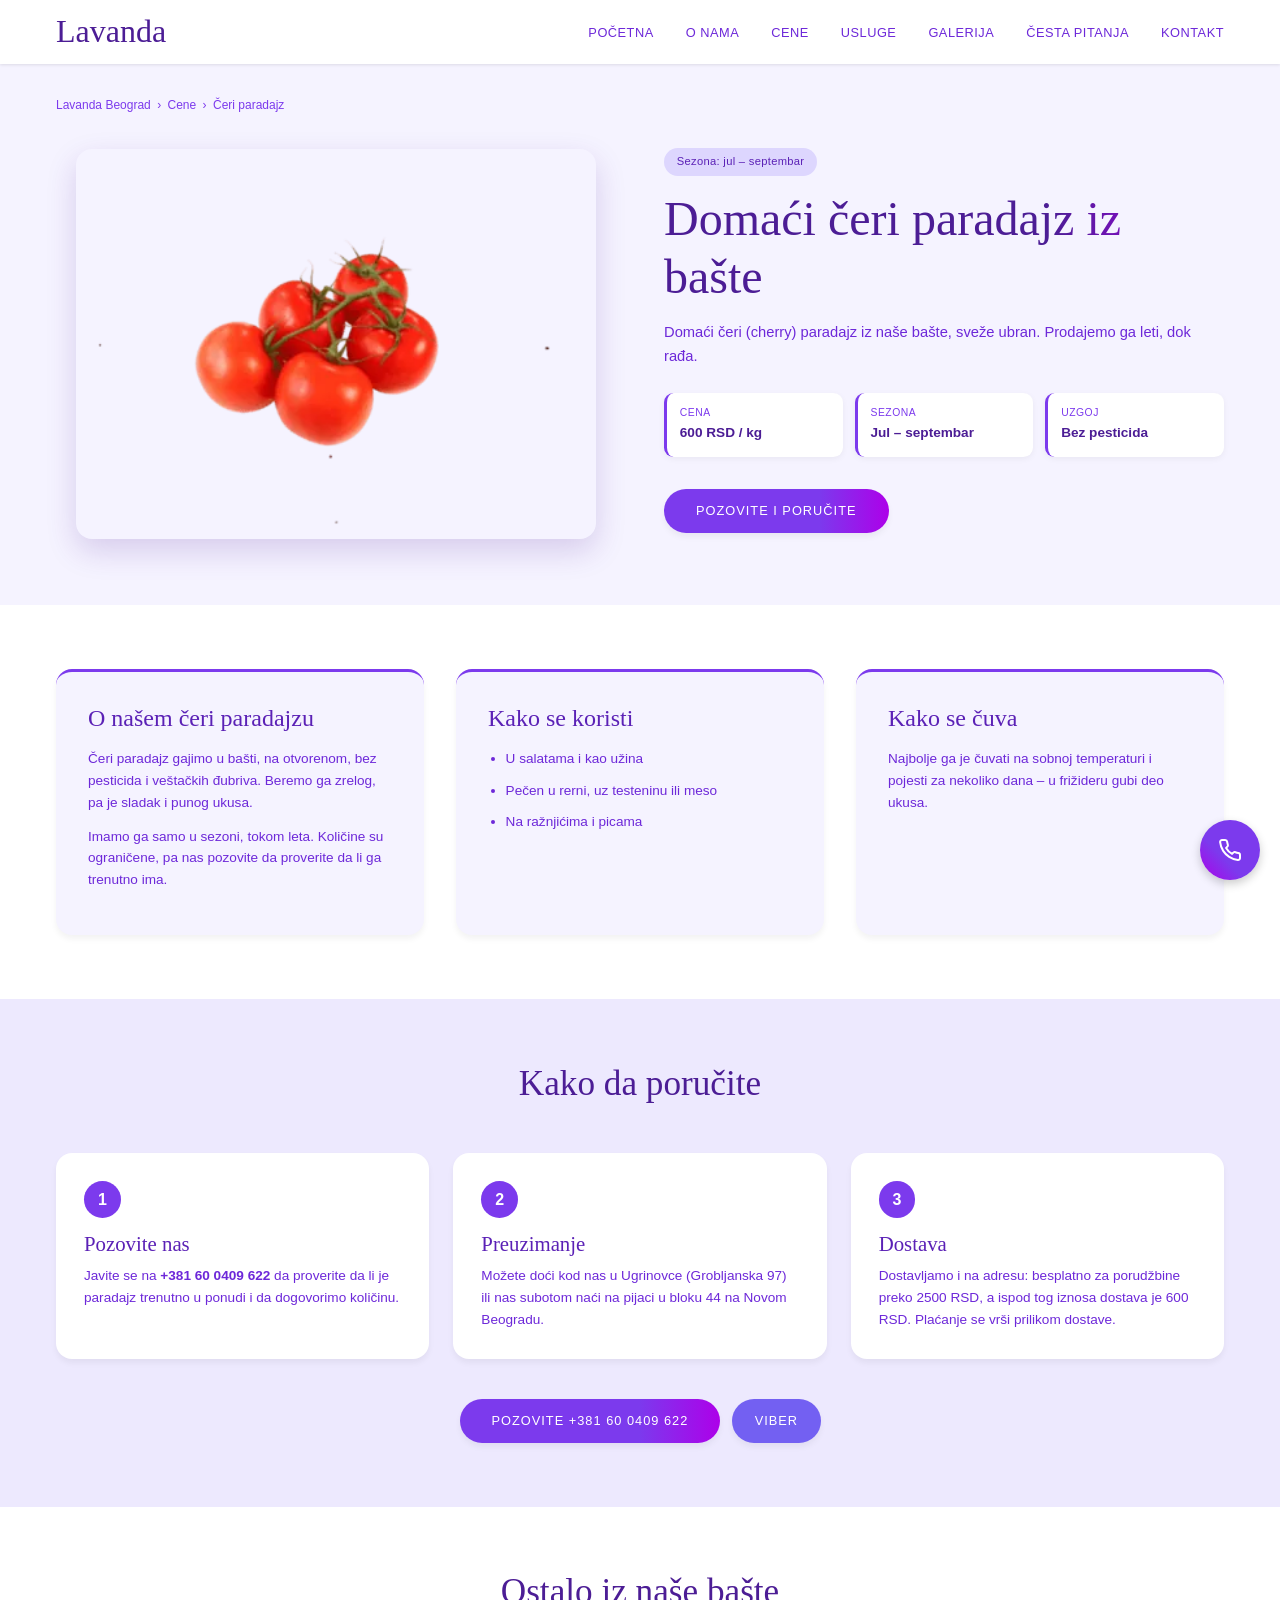
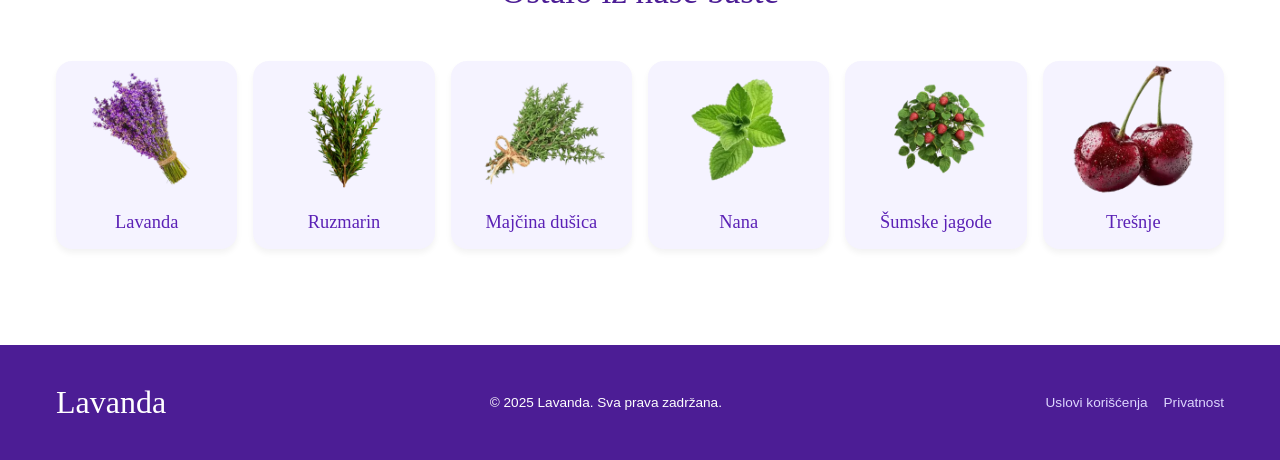
==== commit 09536e47: "Add files via upload" ====
--- a/ceri-paradajz.html
+++ b/ceri-paradajz.html
@@ -34,10 +34,6 @@
   <meta name="twitter:description" content="Domaći čeri (cherry) paradajz iz naše bašte u Ugrinovcima kod Beograda, sveže ubran. Bez pesticida i veštačkih đubriva. Prodaja u letnjoj sezoni.">
   <meta name="twitter:image" content="https://lavandabeograd.com/slike/cherry-tomato-paradajz-beograd.png">
 
-  <!-- Fontovi -->
-  <link rel="preconnect" href="https://fonts.googleapis.com">
-  <link rel="preconnect" href="https://fonts.gstatic.com" crossorigin>
-  <link href="https://fonts.googleapis.com/css2?family=Cormorant+Garamond:wght@300;400;500&family=Montserrat:wght@300;400;500;600;700&display=swap" rel="stylesheet">
 
   <!-- CSS -->
   <link rel="stylesheet" href="css/style.css">
--- a/css/style.css
+++ b/css/style.css
@@ -1,3 +1,40 @@
+/* Fontovi (lokalni fajlovi iz foldera font/) */
+@font-face {
+  font-family: 'Cormorant Garamond';
+  font-style: normal;
+  font-weight: 300 500;
+  font-display: swap;
+  src: url('../font/cormorant-garamond-latin-ext.woff2') format('woff2');
+  unicode-range: U+0100-02BA, U+02BD-02C5, U+02C7-02CC, U+02CE-02D7, U+02DD-02FF, U+0304, U+0308, U+0329, U+1D00-1DBF, U+1E00-1E9F, U+1EF2-1EFF, U+2020, U+20A0-20AB, U+20AD-20C4, U+2113, U+2C60-2C7F, U+A720-A7FF;
+}
+
+@font-face {
+  font-family: 'Cormorant Garamond';
+  font-style: normal;
+  font-weight: 300 500;
+  font-display: swap;
+  src: url('../font/cormorant-garamond-latin.woff2') format('woff2');
+  unicode-range: U+0000-00FF, U+0131, U+0152-0153, U+02BB-02BC, U+02C6, U+02DA, U+02DC, U+0304, U+0308, U+0329, U+2000-206F, U+20AC, U+2122, U+2191, U+2193, U+2212, U+2215, U+FEFF, U+FFFD;
+}
+
+@font-face {
+  font-family: 'Montserrat';
+  font-style: normal;
+  font-weight: 300 700;
+  font-display: swap;
+  src: url('../font/montserrat-latin-ext.woff2') format('woff2');
+  unicode-range: U+0100-02BA, U+02BD-02C5, U+02C7-02CC, U+02CE-02D7, U+02DD-02FF, U+0304, U+0308, U+0329, U+1D00-1DBF, U+1E00-1E9F, U+1EF2-1EFF, U+2020, U+20A0-20AB, U+20AD-20C4, U+2113, U+2C60-2C7F, U+A720-A7FF;
+}
+
+@font-face {
+  font-family: 'Montserrat';
+  font-style: normal;
+  font-weight: 300 700;
+  font-display: swap;
+  src: url('../font/montserrat-latin.woff2') format('woff2');
+  unicode-range: U+0000-00FF, U+0131, U+0152-0153, U+02BB-02BC, U+02C6, U+02DA, U+02DC, U+0304, U+0308, U+0329, U+2000-206F, U+20AC, U+2122, U+2191, U+2193, U+2212, U+2215, U+FEFF, U+FFFD;
+}
+
 /* Reset i osnovni stilovi */
 * {
   margin: 0;
@@ -146,51 +183,6 @@
   background: var(--lavender-300);
 }
 
-/* Preloader */
-#preloader {
-  position: fixed;
-  top: 0;
-  left: 0;
-  width: 100%;
-  height: 100%;
-  background-color: var(--white);
-  display: flex;
-  justify-content: center;
-  align-items: center;
-  z-index: 9999;
-}
-
-.loader {
-  display: flex;
-  flex-direction: column;
-  align-items: center;
-}
-
-.lavender-icon {
-  animation: pulse 1.5s infinite ease-in-out;
-}
-
-@keyframes pulse {
-  0% {
-    transform: scale(0.95);
-    opacity: 0.7;
-  }
-  50% {
-    transform: scale(1.05);
-    opacity: 1;
-  }
-  100% {
-    transform: scale(0.95);
-    opacity: 0.7;
-  }
-}
-
-.loader p {
-  margin-top: 1rem;
-  color: var(--lavender-600);
-  font-weight: 500;
-}
-
 /* Utility klase */
 .container {
   width: 100%;
@@ -782,7 +774,6 @@
 
 .testimonials-slider {
   position: relative;
-  max-width: 800px;
   margin: 0 auto;
 }
 
@@ -904,7 +895,6 @@
 }
 
 .faq-container {
-  max-width: 800px;
   margin: 0 auto;
 }
 
@@ -1064,7 +1054,7 @@
   border: 1px solid var(--lavender-200);
   border-radius: 0.5rem;
   width: 100%;
-  font-family: 'Open Sans', sans-serif;
+  font-family: 'Montserrat', sans-serif;
 }
 
 .form-input:focus,
@@ -1411,3 +1401,577 @@
 .trackcall svg * {
   pointer-events: none;
 }
+
+/* Manja slika na vrhu stranice biljke */
+.plant-hero-image img.img-small {
+  object-fit: contain;
+  padding: 14%;
+}
+
+/* Slika na kartici koja treba da stane cela, bez odsecanja */
+.product-image img.img-contain {
+  object-fit: contain;
+}
+
+/* Ikonice brojača (inline SVG) */
+.counter-icon svg {
+  box-sizing: content-box;
+  display: block;
+  margin: 0 auto 15px;
+  padding: 30px;
+  border-radius: 50%;
+  background: #f0e6ff;
+  color: var(--lavender-600);
+  box-shadow: 0 4px 12px rgba(150, 116, 212, 0.2);
+}
+
+/* Dugmad za poziv i Viber */
+.hero-actions {
+  display: flex;
+  flex-wrap: wrap;
+  align-items: center;
+  gap: 0.75rem;
+}
+
+.btn-chat {
+  display: inline-flex;
+  align-items: center;
+  gap: 0.5rem;
+  padding: 0.75rem 1.4rem;
+  color: var(--white);
+}
+
+.btn-viber {
+  background-color: #7360f2;
+}
+
+.btn-chat:hover {
+  filter: brightness(0.92);
+}
+
+/* Vidljiv fokus pri kretanju tastaturom */
+a:focus-visible,
+button:focus-visible,
+[role="button"]:focus-visible {
+  outline: 2px solid var(--lavender-600);
+  outline-offset: 3px;
+}
+
+/* Na telefonu nema muzičkog plejera */
+@media (max-width: 767px) {
+  .music-player {
+    display: none;
+  }
+
+  .call-button {
+    bottom: 20px;
+  }
+
+  .bottom-gap {
+    display: none;
+  }
+}
+
+/* Ponuda - kartice biljaka i sezona */
+.section-lead {
+  text-align: center;
+  max-width: 760px;
+  margin: -2rem auto 3rem;
+  color: var(--lavender-700);
+}
+
+.season-badge {
+  position: absolute;
+  top: 0.75rem;
+  left: 0.75rem;
+  padding: 0.3rem 0.8rem;
+  border-radius: 9999px;
+  font-family: 'Montserrat', sans-serif;
+  font-size: 0.7rem;
+  font-weight: 500;
+  letter-spacing: 0.3px;
+  background-color: rgba(255, 255, 255, 0.94);
+  color: var(--lavender-800);
+  box-shadow: 0 2px 6px rgba(0, 0, 0, 0.12);
+}
+
+.season-badge.in-season {
+  background-color: #15803d;
+  color: var(--white);
+}
+
+.season-badge.season-inline {
+  position: static;
+  display: inline-block;
+  box-shadow: none;
+  background-color: var(--lavender-200);
+}
+
+.season-badge.season-inline.in-season {
+  background-color: #15803d;
+}
+
+.image-placeholder {
+  display: flex;
+  align-items: center;
+  justify-content: center;
+  width: 100%;
+  height: 100%;
+  min-height: 8rem;
+  font-size: 4.5rem;
+  background: linear-gradient(135deg, var(--lavender-100) 0%, var(--lavender-200) 100%);
+}
+
+.price-unit {
+  font-size: 0.8rem;
+  font-weight: 400;
+  color: var(--lavender-600);
+}
+
+.featured-product {
+  display: grid;
+  grid-template-columns: 1fr;
+  gap: 1.5rem;
+  background-color: var(--lavender-50);
+  border-radius: var(--radius);
+  border-left: 4px solid var(--lavender-600);
+  padding: 1.5rem;
+  margin-bottom: 2rem;
+  box-shadow: 0 4px 6px rgba(0, 0, 0, 0.05);
+}
+
+.featured-product-image {
+  position: relative;
+  border-radius: var(--radius);
+  overflow: hidden;
+  min-height: 14rem;
+}
+
+.featured-product-image img {
+  display: block;
+  width: 100%;
+  height: 100%;
+  object-fit: cover;
+}
+
+.featured-product-body {
+  display: flex;
+  flex-direction: column;
+  justify-content: center;
+  gap: 0.9rem;
+}
+
+.featured-product-body .product-title {
+  font-size: 1.8rem;
+  margin-bottom: 0;
+}
+
+.featured-label {
+  font-size: 0.7rem;
+  font-weight: 500;
+  text-transform: uppercase;
+  letter-spacing: 1px;
+  color: var(--lavender-600);
+}
+
+.featured-text {
+  color: var(--lavender-700);
+}
+
+.plant-card {
+  display: flex;
+  flex-direction: column;
+  cursor: pointer;
+}
+
+.plant-card:hover {
+  box-shadow: 0 10px 24px rgba(76, 29, 149, 0.12);
+}
+
+.plant-card .product-image {
+  position: relative;
+}
+
+.plant-card .product-description {
+  height: auto;
+  flex: 1;
+}
+
+.plant-card-footer {
+  display: flex;
+  justify-content: space-between;
+  align-items: center;
+  gap: 1rem;
+  flex-wrap: wrap;
+}
+
+.plant-card-more {
+  font-size: 0.72rem;
+  font-weight: 500;
+  text-transform: uppercase;
+  letter-spacing: 0.5px;
+  color: var(--lavender-600);
+}
+
+/* Kalendar sezone */
+.season-calendar {
+  margin-top: 3rem;
+  background-color: var(--lavender-50);
+  border-radius: var(--radius);
+  padding: 2rem 1.5rem;
+}
+
+.season-calendar .subsection-title,
+.season-note {
+  text-align: center;
+}
+
+.season-note {
+  color: var(--lavender-600);
+  margin-bottom: 1.5rem;
+}
+
+.season-table {
+  max-width: 820px;
+  margin: 0 auto;
+}
+
+.season-row {
+  display: grid;
+  grid-template-columns: minmax(6.5rem, 10rem) repeat(12, 1fr);
+  gap: 3px;
+  align-items: center;
+  margin-bottom: 3px;
+}
+
+.season-row > span {
+  display: flex;
+  align-items: center;
+  justify-content: center;
+  height: 1.6rem;
+  border-radius: 4px;
+  background-color: var(--white);
+  font-size: 0.68rem;
+  font-weight: 500;
+  color: var(--lavender-600);
+}
+
+.season-row > .season-name {
+  display: block;
+  height: auto;
+  background: none;
+  font-family: 'Montserrat', sans-serif;
+  font-size: 0.8rem;
+  font-weight: 400;
+  color: var(--lavender-900);
+}
+
+.season-row > a.season-name:hover {
+  text-decoration: underline;
+}
+
+.season-row > .on {
+  background-color: var(--lavender-600);
+}
+
+.season-row > .half {
+  background: linear-gradient(90deg, var(--white) 50%, var(--lavender-600) 50%);
+}
+
+.season-head > span {
+  background: none;
+}
+
+.season-head > .now {
+  background-color: var(--lavender-900);
+  color: var(--white);
+}
+
+/* Stranice biljaka */
+.breadcrumb {
+  font-family: 'Montserrat', sans-serif;
+  font-size: 0.75rem;
+  color: var(--lavender-600);
+  margin-bottom: 2rem;
+}
+
+.breadcrumb span {
+  margin: 0 0.4rem;
+}
+
+.breadcrumb a:hover {
+  text-decoration: underline;
+}
+
+.plant-hero {
+  background-color: var(--lavender-50);
+  padding: 2rem 0 4rem;
+}
+
+.plant-hero-grid {
+  display: grid;
+  grid-template-columns: 1fr;
+  gap: 2rem;
+  align-items: center;
+}
+
+.plant-hero-image {
+  width: 100%;
+  max-width: 520px;
+  margin: 0 auto;
+  aspect-ratio: 4 / 3;
+  border-radius: var(--radius);
+  overflow: hidden;
+  box-shadow: 0 12px 30px rgba(76, 29, 149, 0.18);
+}
+
+.plant-hero-image img {
+  display: block;
+  width: 100%;
+  height: 100%;
+  object-fit: cover;
+}
+
+.plant-title {
+  font-size: 2.3rem;
+  font-weight: 300;
+  margin: 0.9rem 0 1rem;
+  background: linear-gradient(90deg, rgba(76,29,149,1) 0%, rgba(76,29,149,1) 69%, rgba(173,0,233,1) 100%);
+  -webkit-background-clip: text;
+  background-clip: text;
+  color: transparent;
+}
+
+.plant-lead {
+  font-size: 0.92rem;
+  color: var(--lavender-700);
+  margin-bottom: 1.5rem;
+}
+
+.plant-facts {
+  display: grid;
+  grid-template-columns: repeat(3, 1fr);
+  gap: 0.75rem;
+  margin-bottom: 2rem;
+}
+
+.plant-fact {
+  background-color: var(--white);
+  border-left: 3px solid var(--lavender-600);
+  border-radius: 0.6rem;
+  padding: 0.8rem;
+  box-shadow: 0 2px 6px rgba(0, 0, 0, 0.05);
+}
+
+.plant-fact-label {
+  display: block;
+  font-size: 0.65rem;
+  font-weight: 500;
+  text-transform: uppercase;
+  letter-spacing: 0.5px;
+  color: var(--lavender-600);
+}
+
+.plant-fact-value {
+  display: block;
+  font-size: 0.85rem;
+  font-weight: 600;
+  color: var(--lavender-900);
+}
+
+.plant-details {
+  padding: 4rem 0;
+  background-color: var(--white);
+}
+
+.plant-details-grid {
+  display: grid;
+  grid-template-columns: 1fr;
+  gap: 2rem;
+}
+
+.plant-info-card {
+  background-color: var(--lavender-50);
+  border-top: 3px solid var(--lavender-600);
+  border-radius: var(--radius);
+  padding: 2rem;
+  box-shadow: 0 4px 6px rgba(0, 0, 0, 0.05);
+}
+
+.plant-info-card h2 {
+  font-size: 1.5rem;
+  font-weight: 500;
+  color: var(--lavender-800);
+  margin-bottom: 1rem;
+}
+
+.plant-info-card p {
+  color: var(--lavender-700);
+  margin-bottom: 0.75rem;
+}
+
+.plant-info-card ul {
+  padding-left: 1.1rem;
+  color: var(--lavender-700);
+  font-family: 'Montserrat', sans-serif;
+  font-weight: 300;
+  font-size: 0.85rem;
+}
+
+.plant-info-card li {
+  margin-bottom: 0.6rem;
+}
+
+.plant-photos {
+  display: grid;
+  grid-template-columns: repeat(2, 1fr);
+  gap: 1rem;
+  margin-top: 2rem;
+}
+
+.plant-photos img {
+  display: block;
+  width: 100%;
+  aspect-ratio: 4 / 3;
+  object-fit: cover;
+  border-radius: var(--radius);
+}
+
+.plant-order {
+  padding: 4rem 0;
+  background-color: var(--lavender-100);
+}
+
+.order-steps {
+  display: grid;
+  grid-template-columns: 1fr;
+  gap: 1.5rem;
+}
+
+.order-step {
+  background-color: var(--white);
+  border-radius: var(--radius);
+  padding: 1.75rem;
+  box-shadow: 0 4px 6px rgba(0, 0, 0, 0.05);
+}
+
+.order-step-number {
+  display: flex;
+  align-items: center;
+  justify-content: center;
+  width: 2.3rem;
+  height: 2.3rem;
+  margin-bottom: 0.9rem;
+  border-radius: 50%;
+  background-color: var(--lavender-600);
+  color: var(--white);
+  font-family: 'Montserrat', sans-serif;
+  font-weight: 600;
+}
+
+.order-step h3 {
+  font-size: 1.3rem;
+  font-weight: 500;
+  color: var(--lavender-800);
+  margin-bottom: 0.5rem;
+}
+
+.order-step p {
+  color: var(--lavender-700);
+}
+
+.plant-order-cta {
+  display: flex;
+  flex-wrap: wrap;
+  justify-content: center;
+  gap: 0.75rem;
+  margin-top: 2.5rem;
+}
+
+.other-plants {
+  padding: 4rem 0 6rem;
+  background-color: var(--white);
+}
+
+.other-plants-grid {
+  display: grid;
+  grid-template-columns: repeat(2, 1fr);
+  gap: 1rem;
+}
+
+.other-plant {
+  display: block;
+  background-color: var(--lavender-50);
+  border-radius: var(--radius);
+  overflow: hidden;
+  text-align: center;
+  box-shadow: 0 4px 6px rgba(0, 0, 0, 0.05);
+  transition: transform 0.3s ease;
+}
+
+.other-plant:hover {
+  transform: translateY(-0.25rem);
+}
+
+.other-plant-image {
+  aspect-ratio: 4 / 3;
+  overflow: hidden;
+}
+
+.other-plant-image img {
+  display: block;
+  width: 100%;
+  height: 100%;
+  object-fit: cover;
+}
+
+.other-plant-image .image-placeholder {
+  font-size: 3rem;
+}
+
+.other-plant-name {
+  display: block;
+  padding: 0.7rem 0.5rem;
+  font-family: 'Cormorant Garamond', serif;
+  font-size: 1.15rem;
+  font-weight: 500;
+  color: var(--lavender-800);
+}
+
+/* Na stranicama biljaka nema muzičkog plejera ispod dugmeta */
+.call-button-low {
+  bottom: 20px;
+}
+
+@media (min-width: 768px) {
+  .featured-product {
+    grid-template-columns: 1fr 1.2fr;
+    gap: 2.5rem;
+    padding: 2rem;
+  }
+
+  .plant-hero-grid {
+    grid-template-columns: 1fr 1fr;
+    gap: 3rem;
+  }
+
+  .plant-title {
+    font-size: 3rem;
+  }
+
+  .plant-details-grid,
+  .order-steps,
+  .other-plants-grid {
+    grid-template-columns: repeat(3, 1fr);
+  }
+
+  .plant-photos {
+    grid-template-columns: repeat(3, 1fr);
+  }
+}
+
+@media (min-width: 1024px) {
+  .other-plants-grid {
+    grid-template-columns: repeat(6, 1fr);
+  }
+}
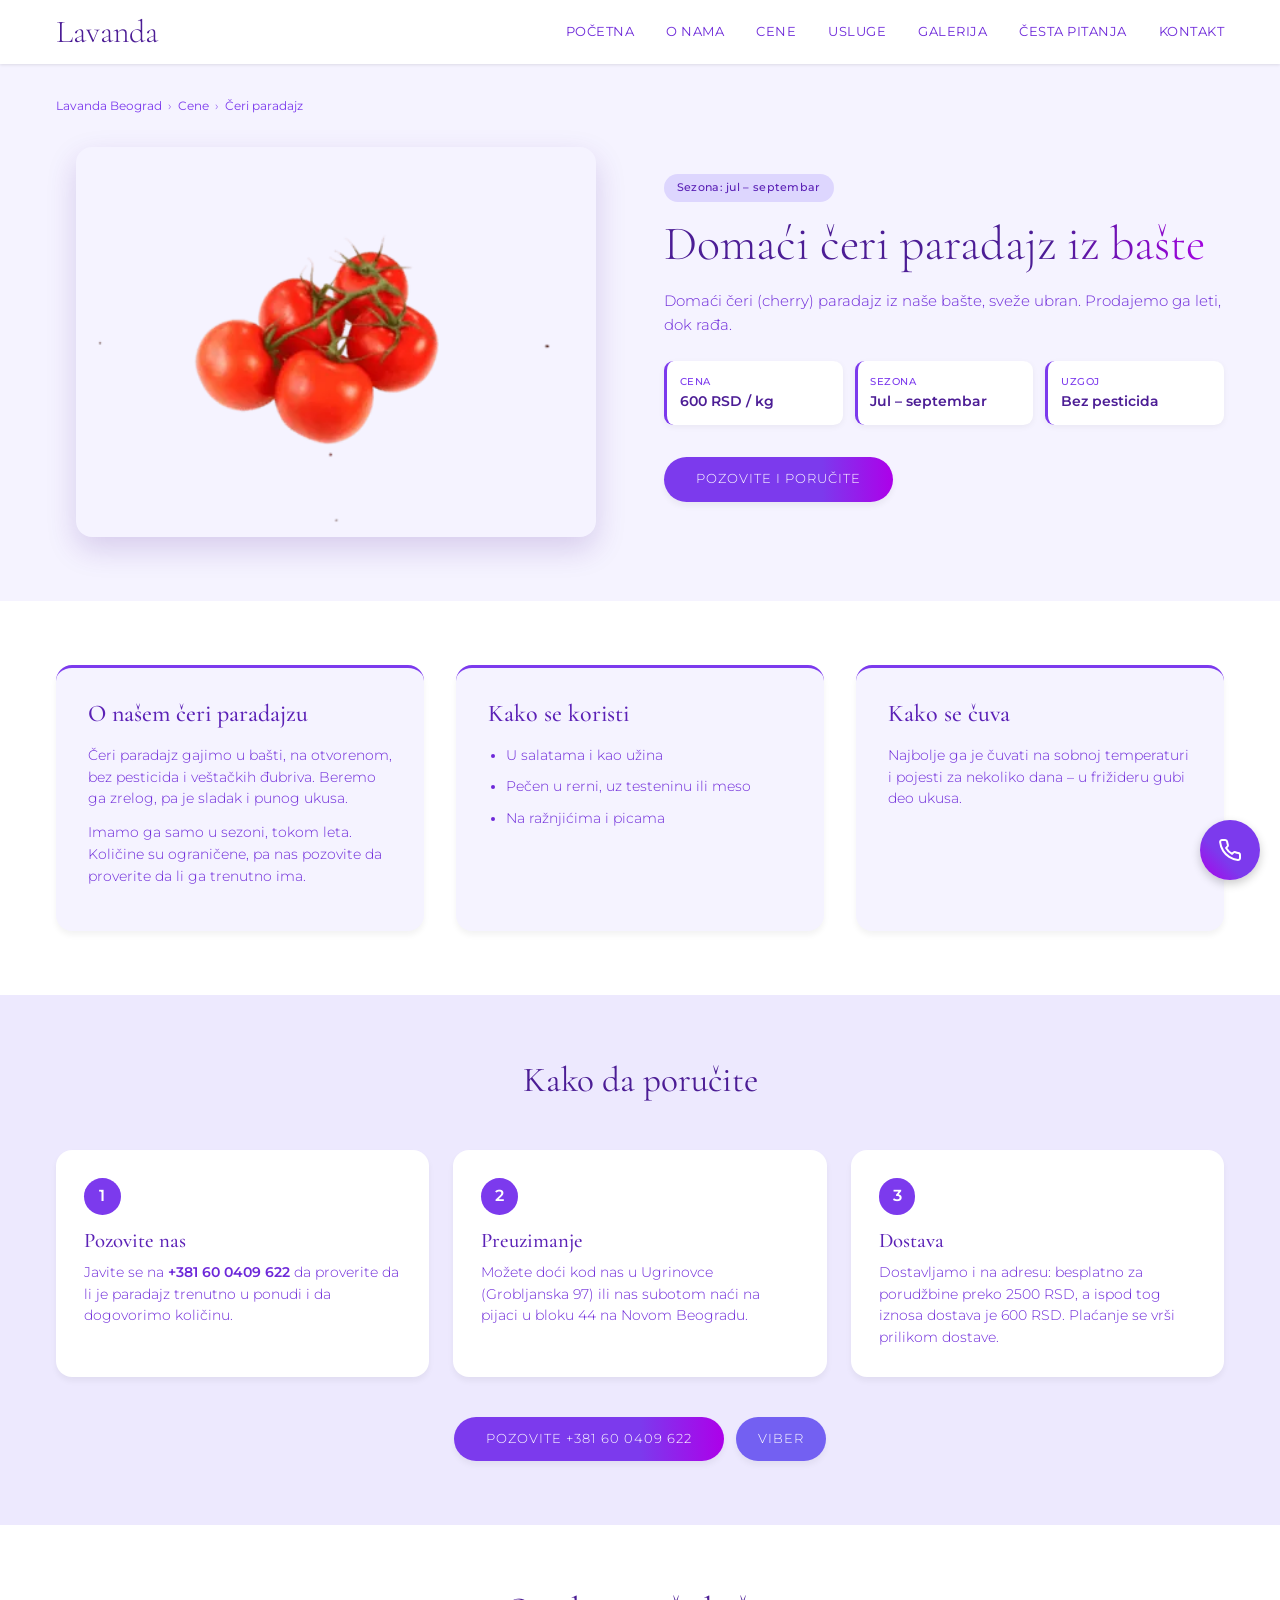
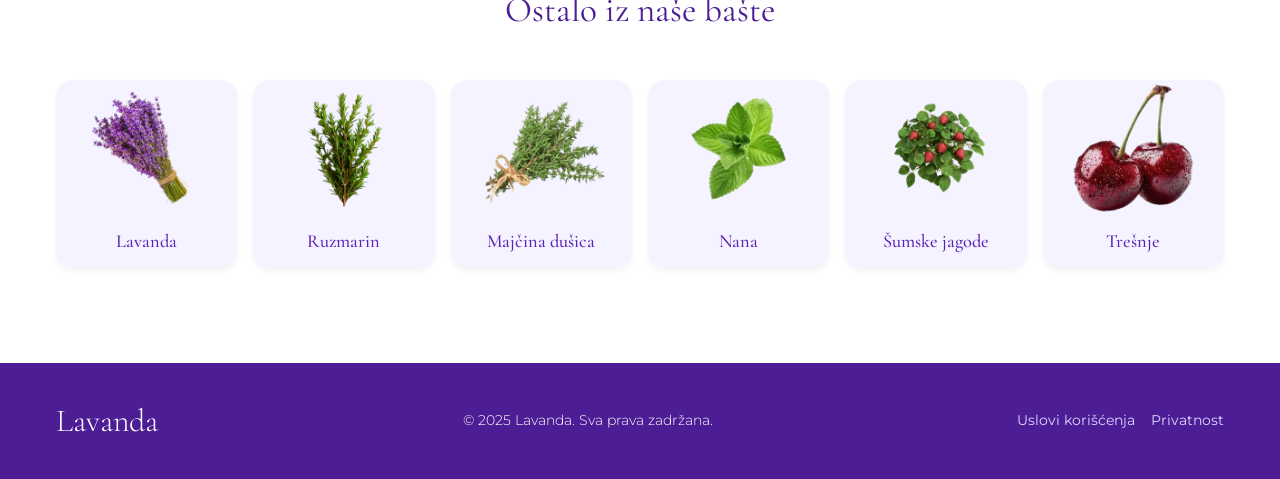
==== commit 4db04893: "Add files via upload" ====
--- a/ceri-paradajz.html
+++ b/ceri-paradajz.html
@@ -60,6 +60,7 @@
     "@type": "Offer",
     "priceCurrency": "RSD",
     "price": "600",
+    "availability": "https://schema.org/OutOfStock",
     "url": "https://lavandabeograd.com/ceri-paradajz"
   }
 }
